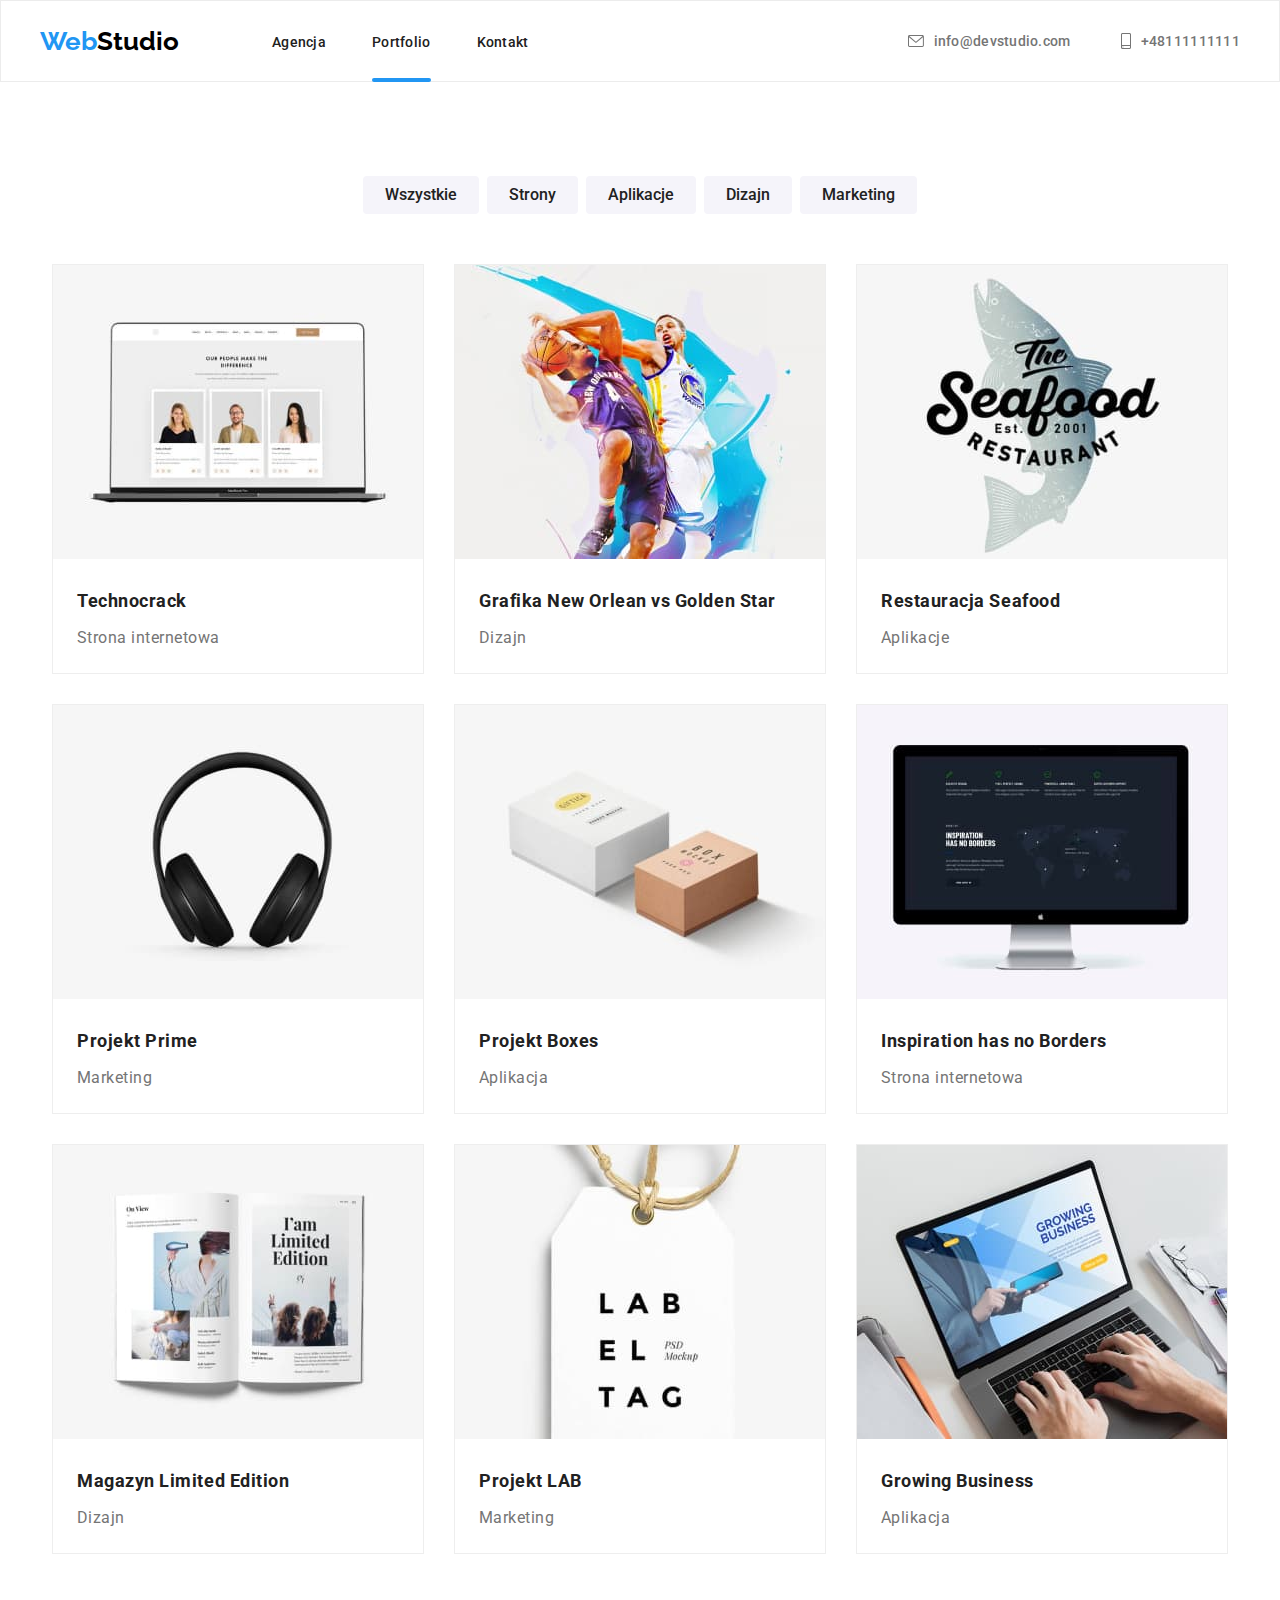
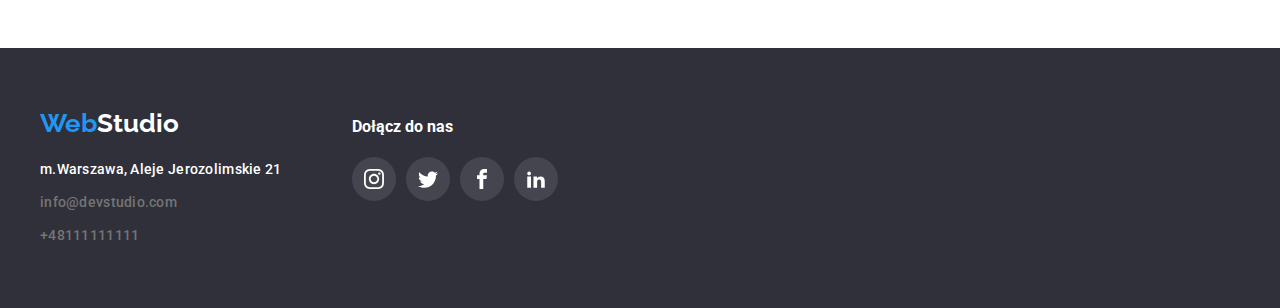
==== Portfolio.html @ 10ab720c "add" ====
<!DOCTYPE html>
<html lang="pl">
  <head>
    <meta charset="UTF-8" />
    <meta http-equiv="X-UA-Compatible" content="IE=edge" />
    <meta name="viewport" content="width=device-width, initial-scale=1.0" />
    <title>WebStudio</title>
    <link href="style.css" rel="stylesheet"/>
 <link rel="preconnect" href="https://fonts.googleapis.com">
 <link rel="preconnect" href="https://fonts.gstatic.com" crossorigin>
 <link href="https://fonts.googleapis.com/css2?family=Raleway:wght@700&family=Roboto:wght@400;500;700;900&display=swap" rel="stylesheet">
  </head>
  <body>
    <header class="header">
     <div class="container navbar-wrapper">
   
     <nav class="navigation">
       
             <a href="index.html" class="navigation_logo"> <span class="web">Web</span
               ><span class="studio">Studio</span></a>
            <ul class="link-list">
               <li><a href="index.html">Agencja</a></li>
             <li><a class="menu-link menu-link-active" href="Portfolio.html">Portfolio</a></li>
            <li><a href="#">Kontakt</a></li>
           </ul>
           </nav>

         <div class="contact-wrapper">
             <div class="contact-item">
                 <svg width="16" height="12">
                     <use href="images/icons.svg#icon-envelope"></use>
                 </svg>
                 <a class="header-contact-link" href="mailto:info@devstudio.com">
                     info@devstudio.com
                 </a>
             </div>
             <div class="contact-item">
                 <svg width="10px" height="16">
                     <use href="images/icons.svg#icon-smartphone"></use>
                 </svg>
                 <a class="header-contact-link" href="tel:+48111111111">
                     +48111111111
                 </a>
             </div>
         </div>
         </div>
     </header>
       
  
    <main>
      <section class="section">
        <div class="container">
          <ul class="list list-button">
         <li><button class="button-portfolio">Wszystkie</button></li>
         <li><button class="button-portfolio">Strony</button></li>
          <li><button class="button-portfolio">Aplikacje</button></li>
          <li><button class="button-portfolio">Dizajn</button></li>
          <li><button class="button-portfolio">Marketing</button></li>
        </ul>
      </div>
     
      
        <div class="container">
          <ul class="list-portfolio-brands">
            
              <li class="list-item">
                <img
                  src="images/img2-1.jpg"
                  alt="website photo"
                  width="370"
                  height="294"
                  top="262"
                  left="215"
                />
            <div class="portfolio-wrap">
                <h4 class="name-brand">Technocrack</h4>
              <span class="list-portfolio">Strona internetowa</span>
            </div>
              <div class="portfolio-overlay">
                  <div class="overlay-text">
                      Technocrack jest popularną platformą wykorzystywaną do rozpowszechniania koronawirusa. Firmy wykorzystują tę platformę do celów szpiegowskich i ataków na niezabezpieczone serwery konkurencji
                  </div>
              </div>
          </li>
        <li class="list-item">
            <img
              src="images/img2-2.jpg"
              alt="two basketball players"
              width="370"
              height="294"
            />
            <div class="portfolio-wrap">
                <h4 class="name-brand">Grafika New Orlean vs Golden Star</h4>
                <span class="list-portfolio">Dizajn</span>
            </div>
            <div class="portfolio-overlay">
                <div class="overlay-text">
                    Technocrack jest popularną platformą wykorzystywaną do rozpowszechniania koronawirusa. Firmy wykorzystują tę platformę do celów szpiegowskich i ataków na niezabezpieczone serwery konkurencji
                </div>
            </div>
        </li>
          <li class="list-item">
            <img
              src="images/img2-3.jpg"
              alt="The Seafood restaurant logo"
              width="370"
              height="294"
            /><div class="portfolio-wrap">
            <h4 class="name-brand">Restauracja Seafood</h4>
            <span class="list-portfolio">Aplikacje</span>
          
          </div>
              <div class="portfolio-overlay">
                  <div class="overlay-text">
                      Technocrack jest popularną platformą wykorzystywaną do rozpowszechniania koronawirusa. Firmy wykorzystują tę platformę do celów szpiegowskich i ataków na niezabezpieczone serwery konkurencji
                  </div>
              </div>
          </li>
          
            <li class="list-item">
            
              
            <img
              src="images/img2-4.jpg"
              alt="Headphones"
              width="370"
              height="294"
            /><div class="portfolio-wrap">
            <h4 class="name-brand">Projekt Prime</h4>
            <span class="list-portfolio">Marketing</span>
          
        </div>
                <div class="portfolio-overlay">
                    <div class="overlay-text">
                        Technocrack jest popularną platformą wykorzystywaną do rozpowszechniania koronawirusa. Firmy wykorzystują tę platformę do celów szpiegowskich i ataków na niezabezpieczone serwery konkurencji
                    </div>
                </div>
        </li>
        <li class="list-item">
          
          
            <img
              src="images/img2-5.jpg"
              alt="Two boxes"
              width="370"
              height="294"
            /><div class="portfolio-wrap">
            <h4 class="name-brand">Projekt Boxes</h4>
            <span class="list-portfolio">Aplikacja</span>
          
          </div>
            <div class="portfolio-overlay">
                <div class="overlay-text">
                    Technocrack jest popularną platformą wykorzystywaną do rozpowszechniania koronawirusa. Firmy wykorzystują tę platformę do celów szpiegowskich i ataków na niezabezpieczone serwery konkurencji
                </div>
            </div>
        </li>
        <li class="list-item">
        <div>
          
            <img
              src="images/img2-6.jpg"
              alt="computer monitor"
              width="370"
              height="294"
            /><div class="portfolio-wrap">
            <h4 class="name-brand">Inspiration has no Borders</h4>
            <span class="list-portfolio">Strona internetowa</span>
         
          </div>
            <div class="portfolio-overlay">
                <div class="overlay-text">
                    Technocrack jest popularną platformą wykorzystywaną do rozpowszechniania koronawirusa. Firmy wykorzystują tę platformę do celów szpiegowskich i ataków na niezabezpieczone serwery konkurencji
                </div>
            </div>
        </li> 
          
            <li class="list-item">
            
            <img
              src="images/img2-7.jpg"
              alt="the book"
              width="370"
              height="294"
            /><div class="portfolio-wrap">
            <h4 class="name-brand">Magazyn Limited Edition</h4>
            <span class="list-portfolio">Dizajn</span>
          
        </div>
                <div class="portfolio-overlay">
                    <div class="overlay-text">
                        Technocrack jest popularną platformą wykorzystywaną do rozpowszechniania koronawirusa. Firmy wykorzystują tę platformę do celów szpiegowskich i ataków na niezabezpieczone serwery konkurencji
                    </div>
                </div>
            </li>
        <li class="list-item">
            <img
              src="images/img2-8.jpg"
              alt="thicket"
              width="370"
              height="294"
            /><div class="portfolio-wrap">
            <h4 class="name-brand">Projekt LAB</h4>
            <span class="list-portfolio">Marketing</span>
          </div>
            <div class="portfolio-overlay">
                <div class="overlay-text">
                    Technocrack jest popularną platformą wykorzystywaną do rozpowszechniania koronawirusa. Firmy wykorzystują tę platformę do celów szpiegowskich i ataków na niezabezpieczone serwery konkurencji
                </div>
            </div>
        </li>
       
          <li class="list-item">
            <img
              src="images/img2-9.jpg"
              alt="personal computer"
              width="370"
              height="294"
            /><div class="portfolio-wrap">
            <h4 class="name-brand">Growing Business</h4>
            <span class="list-portfolio">Aplikacja</span>
        </div>
              <div class="portfolio-overlay">
                  <div class="overlay-text">
                      Technocrack jest popularną platformą wykorzystywaną do rozpowszechniania koronawirusa. Firmy wykorzystują tę platformę do celów szpiegowskich i ataków na niezabezpieczone serwery konkurencji
                  </div>
              </div></li>
        </ul>
    </div>
      </section>
</main>


    <footer class="footer">
        <div class="container">
            <div class="footer-wrapper">
                <div class="footer-address-wrapper">
                    <a href="index.html" class="navigation_logo"> <span class="web">Web</span
                    ><span class="studio2">Studio</span></a>

                    <address class="footer-address"><ul><li>m.Warszawa, Aleje Jerozolimskie 21</li>
                        <li><a class="contact-link" href="mailto:info@devstudio.com">info@devstudio.com</a></li>

                        <li><a class="contact-link"  href="tel:+48111111111">+48111111111</a></li></ul>
                    </address>
                </div>

                <div>
                    <div class="join-us">
                        <p>Dołącz do nas</p>
                    </div>
                    <div class="foot-icons">
                        <ul class="social-media-list">
                            <li class="footer-icon">
                                <svg width="20" height="20">
                                    <use
                                            href="images/icons.svg#icon-instagram"
                                    ></use>
                                </svg>
                            </li>
                            <li class="footer-icon">
                                <svg width="20" height="20">
                                    <use
                                            href="images/icons.svg#icon-twitter"
                                    ></use>
                                </svg>
                            </li>
                            <li class="footer-icon">
                                <svg width="20" height="20">
                                    <use
                                            href="images/icons.svg#icon-facebook"
                                    ></use>
                                </svg>
                            </li>
                            <li class="footer-icon">
                                <svg width="20" height="20">
                                    <use
                                            href="images/icons.svg#icon-linkedin2"
                                    ></use>
                                </svg>
                            </li>
                        </ul>
                    </div>
                </div>
            </div>
        </div>

    </footer>
</body>
</html>
---- style.css ----
:root {
  --descriptions-color: #757575;
  --black-color: #000000;
  --accent-color: #2196f3;
  --white-color: #ffffff;
  --footer-color: #2f303a;
  --stress-color: #2196f3;
  --main-font-size: 14px;
  --letter-spacing: 0.03em;
  --letter-spacing-big: 0.06em;
  --social-media-icon: #afb1b8;
}

*,
*::before,
*::after {
  box-sizing: border-box;
}

body {
  font-family: "Roboto", sans-serif;
  color: var(--black-color);
  margin: 0;
}
.link-list {
  display: flex;
  gap: 46px;
  align-items: center;
  line-height: 1,02;
}
h1,
h2,
h3,
h4,
h5,
h6 {
  margin: 0px;
  padding: 0;
}

a {
  margin: 0;
  padding: 0;
}

ul {
  margin: 0;
  padding: 0;
  list-style-type: none;
}
.header-contact {
  display: flex;
  justify-content: space-between;
}
.section-header {
  margin-top: 32px;
  margin-bottom: 32px;
}

.navigation_logo {
  text-decoration: none;
  font-family: "Raleway", sans-serif;
  font-size: 26px;
  font-weight: 700;
  line-height: 1.17;
  margin-right: 93px;

  display: block;
  
}

.menu-link {
  position: relative;
}

.menu-link-active::after {
  position: absolute;
  content: "";
  height: 4px;
  background-color: var(--accent-color);
  width: 100%;
  border-radius: 2px;
  bottom: -32px;
  left: 0px;
}

.section {
  padding: 94px 0;
}

.web {
  color: var(--accent-color);
}

.studio {
  color: var(--black-color);
}
.studio2 {
  color: var(--white-color);
}
/*=====HEADER=====*/
.container {
  max-width: 1200px;
  margin: 0 auto;
}

.header {
  justify-content: space-between;
}
.navbar-wrapper {
  display: flex;
  justify-content: space-between;
  width: 100%;
  height: 80px;
  align-items: center;
}

.header {
  display: flex;
  align-items: center;
  border: 1px solid #ECECEC;
}
.navigation-list-item::not(:last-child) {
  margin-right: 46px;
}
.navigation {
  display: flex;
  width: fit-content;
  align-items: center
}

.contact-wrapper {
  gap: 50px;
  display: flex;
  line-height: 1.17;
}

.contact-item{
  display: flex;
  align-items: center;
}

.contact-item:hover{
  --color4: var(--accent-color);
  cursor: pointer;
}

.contact-item:hover a{
  color: var(--accent-color);
}

.contact-link,
.header-contact-link {
  text-decoration: none;
  font-weight: 500;
  font-size: 14px;
  line-height: 1.5;
  letter-spacing: 0.02em;
  color: #757575;

  transition-property: color;
  transition-duration: 250ms;
  transition-timing-function: cubic-bezier(0.4, 0, 0.2, 1);
}

.header-contact-link {
  margin-left: 10px;
}

.navigation .link-list a {
  align-items: center;
  text-decoration: none;
  font-weight: 500;
  font-size: 14px;
  line-height: 16px;
  letter-spacing: 0.02em;
  color: #212121;

  transition-property: color;
  transition-duration: 250ms;
  transition-timing-function: cubic-bezier(0.4, 0, 0.2, 1);
}
.navigation a:hover,
.navigation a:focus {
  color: #2196f3;
}

.footer-address {
  font-style: normal;
  text-decoration: none;
  font-weight: 500;
  font-size: 14px;
  line-height: 1.71;
  letter-spacing: 0.02em;
  margin: 0;
  color: #ffffff;
}
/*=====END HEADER=====*/

/*=====MAIN=====*/
.wrapper {
  margin: 93px;
  justify-content: space-between;
}
.grey-box {
  background: #2f303a;
  max-width: 1600px;
  margin: 0 auto;
  background-image: linear-gradient( rgba(47, 48, 58, 0.4), rgba(47, 48, 58, 0.4)), url(../images/banner-image.jpg
);
  background-size: cover;
  background-repeat: no-repeat;
}
.upper {
  font-weight: 900;
  font-size: 44px;
  line-height: 1.36;
  text-align: center;
  text-transform: uppercase;
  color: #ffffff;
  letter-spacing: 0.06em;
}
.box {
  width: 696px;
  margin: 0 auto;
  height: 600px;
  display: flex;
  justify-content: center;
  flex-direction: column;
  align-items: center;
}
.button {
  font-family: Roboto;
  font-weight: 700;
  font-size: 16px;
  line-height: 1.87;
  display: flex;
  align-items: center;
  text-align: center;
  letter-spacing: 0.06em;
  color: #ffffff;
  cursor: pointer;
  background: #2196f3;
  box-shadow: 0px 4px 4px rgba(0, 0, 0, 0.15);
  border-radius: 4px;
  width: fit-content;
  margin-top: 30px;
  padding: 10px 41px 10px 42px;
}
.work-item {
  height: 294px;
}

.list {
  display: flex;
  font-weight: 400;
  font-size: 14px;
  line-height: 1.17;
  letter-spacing: 0.03em;
  color: #757575;
  list-style-type: none;
  justify-content: center;
  gap: 8px;
  
}

.svg-wrapper {
  background-color: #F5F4FA;
  padding: 25px 100px;
  margin-bottom: 30px;
}

.text{
   display: flex;
  font-weight: 400;
  font-size: 14px;
  line-height: 1.71;
  letter-spacing: 0.03em;
  color: #757575;
  list-style-type: none;
  justify-content: center;
  gap: 8px;
  margin-top: 10px;
  margin-bottom: 0px;
}

.list-portfolio-brands{
  display: flex;
    flex-wrap: wrap;
    gap: 30px;
    justify-content: center
}

.list-item {
  border: 1px solid #EEEEEE;
  position: relative;
  overflow: hidden;
}

.list-item:hover {
  box-shadow: 0px 1px 1px rgba(0, 0, 0, 0.12), 0px 4px 4px rgba(0, 0, 0, 0.06), 1px 4px 6px rgba(0, 0, 0, 0.16);
}

.list-item:hover .portfolio-overlay {
  max-height: 410px;
}


.list-title {
  font-weight: 700;
  font-size: 14px;
  line-height: 1.17;
  letter-spacing: 0.03em;
  text-transform: uppercase;
  color: #212121;
  list-style-type: none;
}

.list-portfolio {
  font-weight: 400;
  font-size: 16px;
  letter-spacing: 0.03em;
  color: #757575;
  list-style-type: none;
  margin-top: 4px;
  margin-bottom: 20px;
  line-height: 1.875;
  text-align: center;
}

.name-brand {
  font-weight: 700;
  font-size: 18px;
  line-height: 2;
  letter-spacing: 0.03em;
  color: #212121;
  margin-bottom: 4px;
  list-style-type: none;
}

.section-heading {
  font-weight: 700;
  font-size: 36px;
  line-height: 1.1875;
  text-align: center;
  letter-spacing: 0.03em;
  color: #212121;
  margin-bottom: 50px;
}


.name {
  font-weight: 500;
  font-size: 16px;
  line-height: 1.04;
  text-align: center;
  letter-spacing: 0.03em;
  color: #212121;
  margin-top: 30px;
  margin-bottom: 10px;

}
.position {
  font-weight: 400;
  font-size: 16px;
  line-height: 1.17;
  text-align: center;
  letter-spacing: 0.03em;
  color: #757575;
  display: block;
  margin-top: 10px;
  margin-bottom: 16px;
  
}

.list {
  list-style-type: none;
  gap: 30px;
}
.list-button {
  gap: 8px;
}
.portfolio-buttons{
  margin-bottom: 50px;
}

.social-media-list {
  margin-bottom: 30px;
  display: flex;
  justify-content: center;
  gap: 10px;
}

.social-media-icon,
.footer-icon{
  width: 44px;
  height: 44px;
  border-radius: 50%;
  display: flex;
  justify-content: center;
  align-items: center;
  fill: var(--social-media-icon);

  transition-property: background-color, fill;
  transition-duration: 250ms;
  transition-timing-function: cubic-bezier(0.4, 0, 0.2, 1);
}

.social-media-icon:hover,
.footer-icon:hover{
    background-color: var(--accent-color);
    fill: var(--white-color);
    cursor: pointer;
}


.team-item {
  box-shadow: 0px 1px 3px rgba(0, 0, 0, 0.12), 0px 1px 1px rgba(0, 0, 0, 0.14), 0px 2px 1px rgba(0, 0, 0, 0.2);
  border-radius: 0px 0px 4px 4px;
}

.clients {
  padding-bottom: 94px;
}

.clients h2 {
  font-size: 36px;
  font-weight: 700;
  color: var(--main-color);
  line-height: 1.16;
  letter-spacing: 0.03em;
  text-align: center;
  padding-bottom: 50px;
}

.clients-list {
  list-style: none;
  display: flex;
  justify-content: center;
  gap: 30px;
}

.clients-list li {
  width: 170px;
  height: 92px;
  display: flex;
  justify-content: center;
  align-items: center;
  border-radius: 4px;
  border: 1px solid var(--social-media-icon);

  transition-property: border-color;
  transition-duration: 250ms;
  transition-timing-function: cubic-bezier(0.4, 0, 0.2, 1);
}

.clients-list use{
  transition-property: fill;
  transition-duration: 250ms;
  transition-timing-function: cubic-bezier(0.4, 0, 0.2, 1);
}

.clients-list li:hover {
  border: 1px solid var(--accent-color);
  --color1: var(--accent-color);
  cursor: pointer;
}

.clients-list li:focus,
.clients-list li:active {
  border: 1px solid #2196f3;
  fill: #2196f3;
  cursor: pointer;
}


/*=====END MAIN=====*/
/*=====FOOTER=======*/
.footer {
  background-color: #2f303a;
  width: 100%;
  padding: 60px 0px;
}

.footer-wrapper {
  display: flex;
}

.footer-address li:not(:last-child) {
  margin-bottom: 9px;
}


.footer-address-wrapper{
  margin-right: 70px;
}

.footer-address{
  margin-top: 20px;
}

.join-us{
  color: #FFFFFF;
  line-height: 1.17;
  font-weight: bold;
}

.join-us p {
  margin-bottom: 20px;
  margin-top: 10px;
}

.foot-icons{
  display: flex;
}

.footer-icon {
  background: rgba(255, 255, 255, 0.1);
}

.footer-icon svg {
  fill: white
}

/*=====END FOOTER=======*/


/*=====MODAL=======*/


.backdrop {
  background: rgba(0, 0, 0, 0.2);
  width: 100%;
  height: 100%;
  left: 0;
  top: 0;
  position: fixed;
  transition: transform 250ms cubic-bezier(0.4, 0, 0.2, 1);

  transform: scale(1);
}

.modal {
  position: absolute;
  width: 528px;
  height: 581px;
  left: 50%;
  top: 50%;
  background: #ffffff;
  box-shadow: 0px 1px 3px rgb(0 0 0 / 12%), 0px 1px 1px rgb(0 0 0 / 14%), 0px 2px 1px rgb(0 0 0 / 20%);
  border-radius: 4px;
  transform: translateX(-50%) translateY(-50%);
  transition: transform 2s;
}

.button-x{
  position: absolute;
  right: 8px;
  top: 8px;
  width: 30px;
  height: 30px;
  border-radius: 50%;
  background-color: white;
  display: flex;
  align-items: center;
  justify-content: center;
  border-width: 1px;
}

.button-x:hover{
  cursor: pointer;
}


.is-hidden {
  transform: scale(0);
}

/*========PORTFOLIO=====*/

.sectio{

  margin-top: 94px;
}

.main-list{
  margin-bottom: 50px;
  padding-inline: 8px;
  gap: 8px;
}

.button-portfolio {
  font-family: Roboto;
  border: none;
  color: #212121;
  background-color: #f5f4fa;
  font-weight: 500;
  line-height: 1.62;
  font-size: 16px;
  text-align: center;
  cursor: pointer;
  background: #f5f4fa;
  border-radius: 4px;
  padding: 6px 22px;
  margin-bottom: 50px;
  
}
.button-portfolio:hover{
  color: var(--white-color);
  background-color: #2196f3;
  /* shadow-middle */
  box-shadow: 0px 3px 1px rgba(0, 0, 0, 0.1), 0px 1px 2px rgba(0, 0, 0, 0.08),
  0px 2px 2px rgba(0, 0, 0, 0.12);
}

.portfolio-wrap{
  font-weight: 700;
  font-size: 18px;
  line-height: 16px;
  letter-spacing: 0,06em;
  color: #212121;
  list-style-type: none;
  text-align: justify;
  padding: 20px 24px;

  position: relative;
  z-index: 1;
  background-color: white;
}

.portfolio-overlay {
  position: absolute;
  bottom: 0px;
  height: 410px;
  max-height: 0;
  width: 100%;
  background: rgba(33, 150, 243, 0.9);

  transition-property: max-height;
  transition-duration: 250ms;
  transition-timing-function: cubic-bezier(0.4, 0, 0.2, 1);

  padding: 49px 45px 0 25px;
  color: #FFFFFF;
}

.overlay-text {
  position: relative;
  z-index: 0;
  line-height: 1.55;
  font-size: 18px;
  letter-spacing: 0.03em;
}





.index p{
  margin-top: 10px;}

.footer-portfolio
{
  background-color: #2f303a;
  width: 100%;
  padding: 60px 0px;
}

.section {
  padding: 94px 0;
}

.no-padding-top {
  padding-top: 0;
}
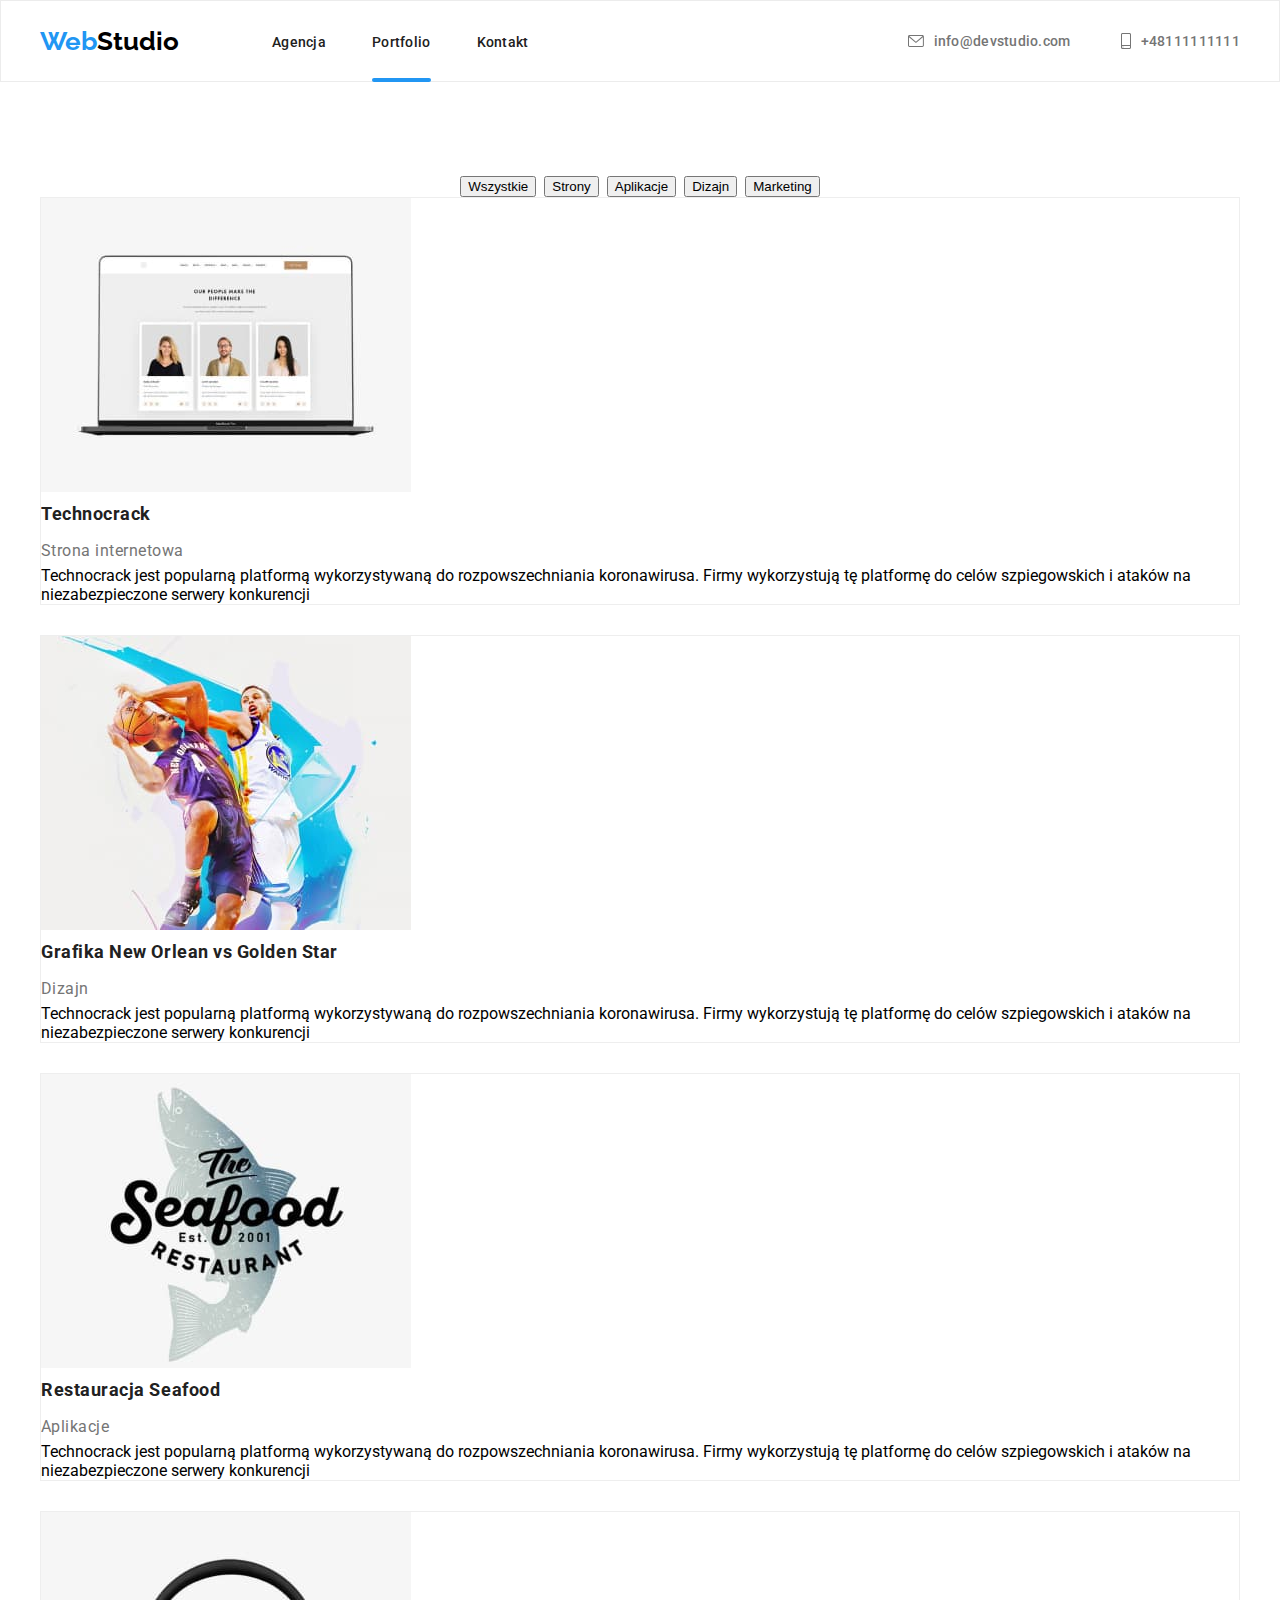
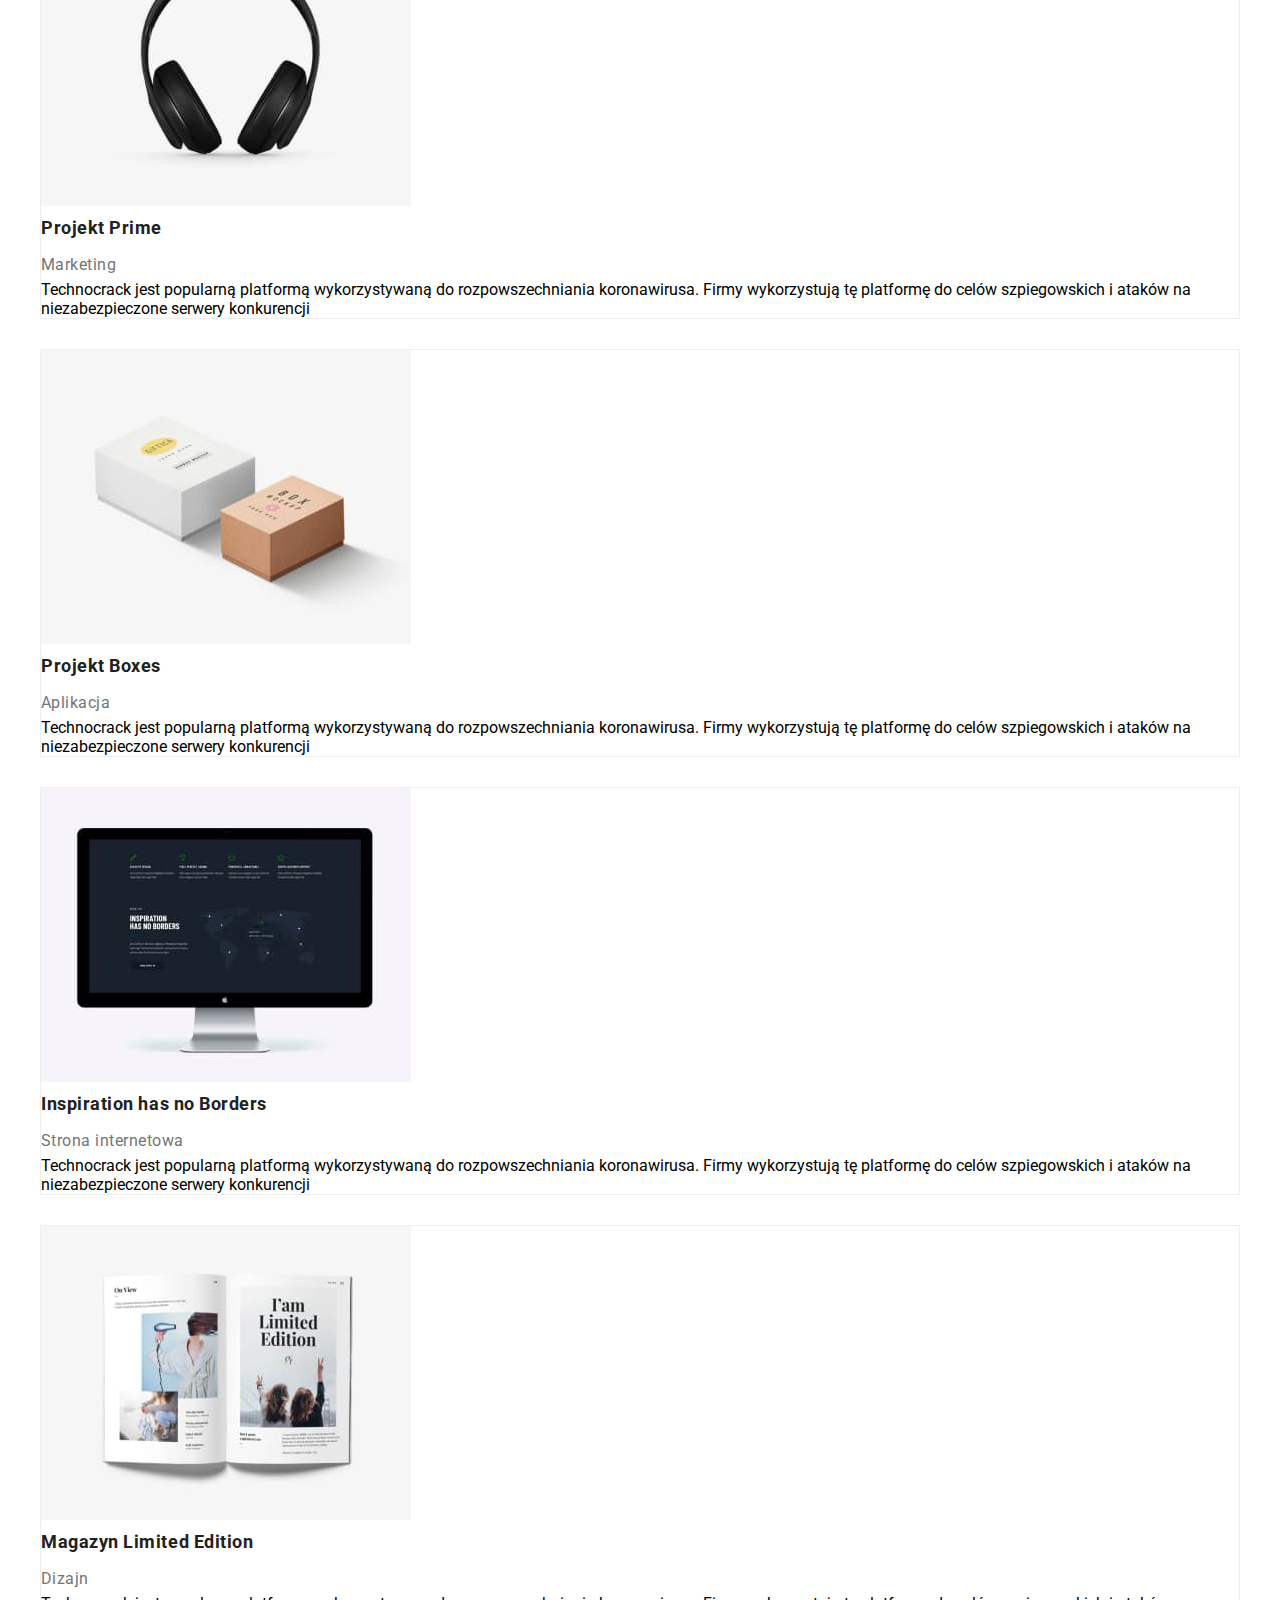
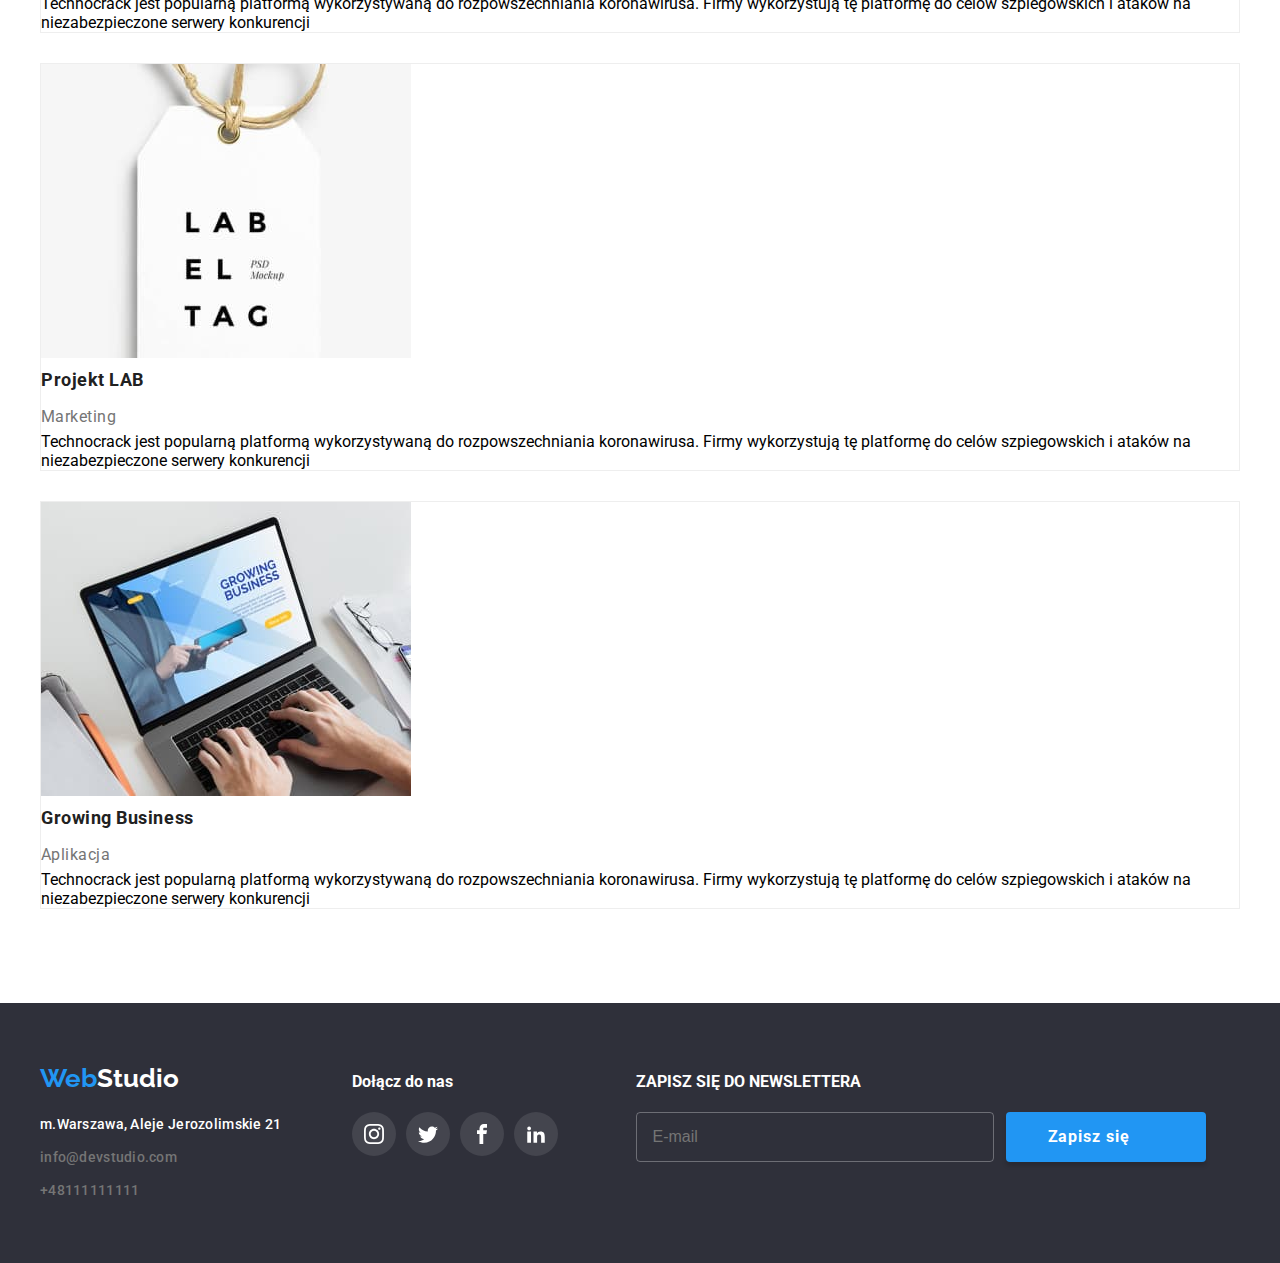
==== commit 691b13d5: "css" ====
--- a/Portfolio.html
+++ b/Portfolio.html
@@ -282,6 +282,22 @@
                         </ul>
                     </div>
                 </div>
+                <div class="newsletter">
+                    <div class="join-us">
+                        <p>ZAPISZ SIĘ DO NEWSLETTERA</p>
+                    </div>
+                    <div class="newsletter__input-wrapper">
+                        <input class="newsletter__input" name="email" placeholder="E-mail"/>
+                        <button class="button newsletter__button">
+                            Zapisz się
+                            <svg class="newsletter-icon" width="24" height="24">
+                                <use
+                                        href="images/icons.svg#icon-newsletter"
+                                ></use>
+                            </svg>
+                        </button>
+                    </div>
+                </div>
             </div>
         </div>
 
--- a/style.css
+++ b/style.css
@@ -246,9 +246,27 @@
   width: fit-content;
   margin-top: 30px;
   padding: 10px 41px 10px 42px;
+  border: none;
 }
 .work-item {
   height: 294px;
+  position: relative;
+}
+
+.work-overlay {
+  position: absolute;
+  bottom: 0;
+  width: 100%;
+  height: 70px;
+  background: rgba(47, 48, 58, 0.8);
+  display: flex;
+  justify-content: center;
+  align-items: center;
+  font-size: 14px;
+  line-height: 1.14;
+  text-transform: uppercase;
+  color: white;
+  font-weight: bold;
 }
 
 .list {
@@ -512,6 +530,36 @@
 
 .foot-icons{
   display: flex;
+}
+
+.newsletter {
+  margin-left: 78px;
+}
+
+.newsletter__input-wrapper{
+  display: flex;
+}
+
+.newsletter__input {
+  height: 50px;
+  width: 358px;
+  border: 1px solid rgba(255, 255, 255, 0.3);
+  background-color: transparent;
+  padding: 15px 16px;
+  font-size: 16px;
+  outline: none;
+  color: white;
+  border-radius: 4px;
+}
+
+.newsletter-icon {
+  margin-left: 24px;
+}
+
+.newsletter__button {
+  margin-top: 0;
+  margin-left: 12px;
+  padding: 10px 28px 10px 42px;
 }
 
 .footer-icon {
@@ -543,7 +591,6 @@
 .modal {
   position: absolute;
   width: 528px;
-  height: 581px;
   left: 50%;
   top: 50%;
   background: #ffffff;
@@ -553,123 +600,94 @@
   transition: transform 2s;
 }
 
-.button-x{
-  position: absolute;
-  right: 8px;
-  top: 8px;
-  width: 30px;
-  height: 30px;
-  border-radius: 50%;
-  background-color: white;
-  display: flex;
-  align-items: center;
-  justify-content: center;
-  border-width: 1px;
-}
-
-.button-x:hover{
-  cursor: pointer;
-}
-
-
-.is-hidden {
-  transform: scale(0);
-}
-
-/*========PORTFOLIO=====*/
-
-.sectio{
-
-  margin-top: 94px;
-}
-
-.main-list{
-  margin-bottom: 50px;
-  padding-inline: 8px;
-  gap: 8px;
-}
-
-.button-portfolio {
+.form-wrapper {
+  padding: 40px;
+}
+
+.form-header {
+  font-size: 20px;
+  line-height: 1.15;
+  text-align: center;
+}
+
+.form{
+  margin-top: 12px;
+}
+
+.label {
+  color: var(--descriptions-color);
+  margin-bottom: 5px;
+  display: block;
+}
+
+.input {
+  width: 100%;
+  height: 40px;
+  font-size: 12px;
   font-family: Roboto;
-  border: none;
-  color: #212121;
-  background-color: #f5f4fa;
-  font-weight: 500;
-  line-height: 1.62;
-  font-size: 16px;
-  text-align: center;
-  cursor: pointer;
-  background: #f5f4fa;
+  border: 1px solid rgba(33, 33, 33, 0.2);
+  outline: none;
   border-radius: 4px;
-  padding: 6px 22px;
-  margin-bottom: 50px;
-  
-}
-.button-portfolio:hover{
-  color: var(--white-color);
-  background-color: #2196f3;
-  /* shadow-middle */
-  box-shadow: 0px 3px 1px rgba(0, 0, 0, 0.1), 0px 1px 2px rgba(0, 0, 0, 0.08),
-  0px 2px 2px rgba(0, 0, 0, 0.12);
-}
-
-.portfolio-wrap{
-  font-weight: 700;
-  font-size: 18px;
-  line-height: 16px;
-  letter-spacing: 0,06em;
-  color: #212121;
-  list-style-type: none;
-  text-align: justify;
-  padding: 20px 24px;
-
-  position: relative;
-  z-index: 1;
-  background-color: white;
-}
-
-.portfolio-overlay {
-  position: absolute;
-  bottom: 0px;
-  height: 410px;
-  max-height: 0;
-  width: 100%;
-  background: rgba(33, 150, 243, 0.9);
-
-  transition-property: max-height;
+
+  transition-property: border;
   transition-duration: 250ms;
   transition-timing-function: cubic-bezier(0.4, 0, 0.2, 1);
 
-  padding: 49px 45px 0 25px;
-  color: #FFFFFF;
-}
-
-.overlay-text {
+  padding: 0 0 0 42px;
+}
+
+.input-wrapper {
   position: relative;
-  z-index: 0;
-  line-height: 1.55;
-  font-size: 18px;
-  letter-spacing: 0.03em;
-}
-
-
-
-
-
-.index p{
-  margin-top: 10px;}
-
-.footer-portfolio
-{
-  background-color: #2f303a;
-  width: 100%;
-  padding: 60px 0px;
-}
-
-.section {
-  padding: 94px 0;
-}
-
-.no-padding-top {
-  padding-top: 0;
-}+  margin-bottom: 10px;
+}
+
+
+.input:focus {
+  border: 1px solid var(--accent-color);
+  transition: 250ms cubic-bezier(0.4, 0, 0.2, 1);
+}
+
+.input:focus .input-icon {
+  fill: #2196f3;
+  transition: 250ms cubic-bezier(0.4, 0, 0.2, 1);
+}
+
+.checkbox-label {
+  margin-top: 20px;
+  margin-left: 15px;
+  display: flex;
+  align-items: center;
+}
+
+.checkbox-controller {
+  display: none;
+}
+
+.checkbox-controller:checked ~.checkbox {
+  background-color: var(--accent-color);
+  border: none;
+}
+
+.checkbox {
+  width: 16px;
+  height: 15px;
+  border: 2px solid #212121;
+  border-radius: 2px;
+
+  display: flex;
+  align-items: center;
+  justify-content: center;
+}
+
+.checkbox-link {
+  color: var(--accent-color);
+  text-decoration: underline;
+}
+
+.checkbox-link:hover{
+  cursor: pointer;
+}
+
+.checkbox-text {
+  white-space: nowrap;
+  font-size: 14